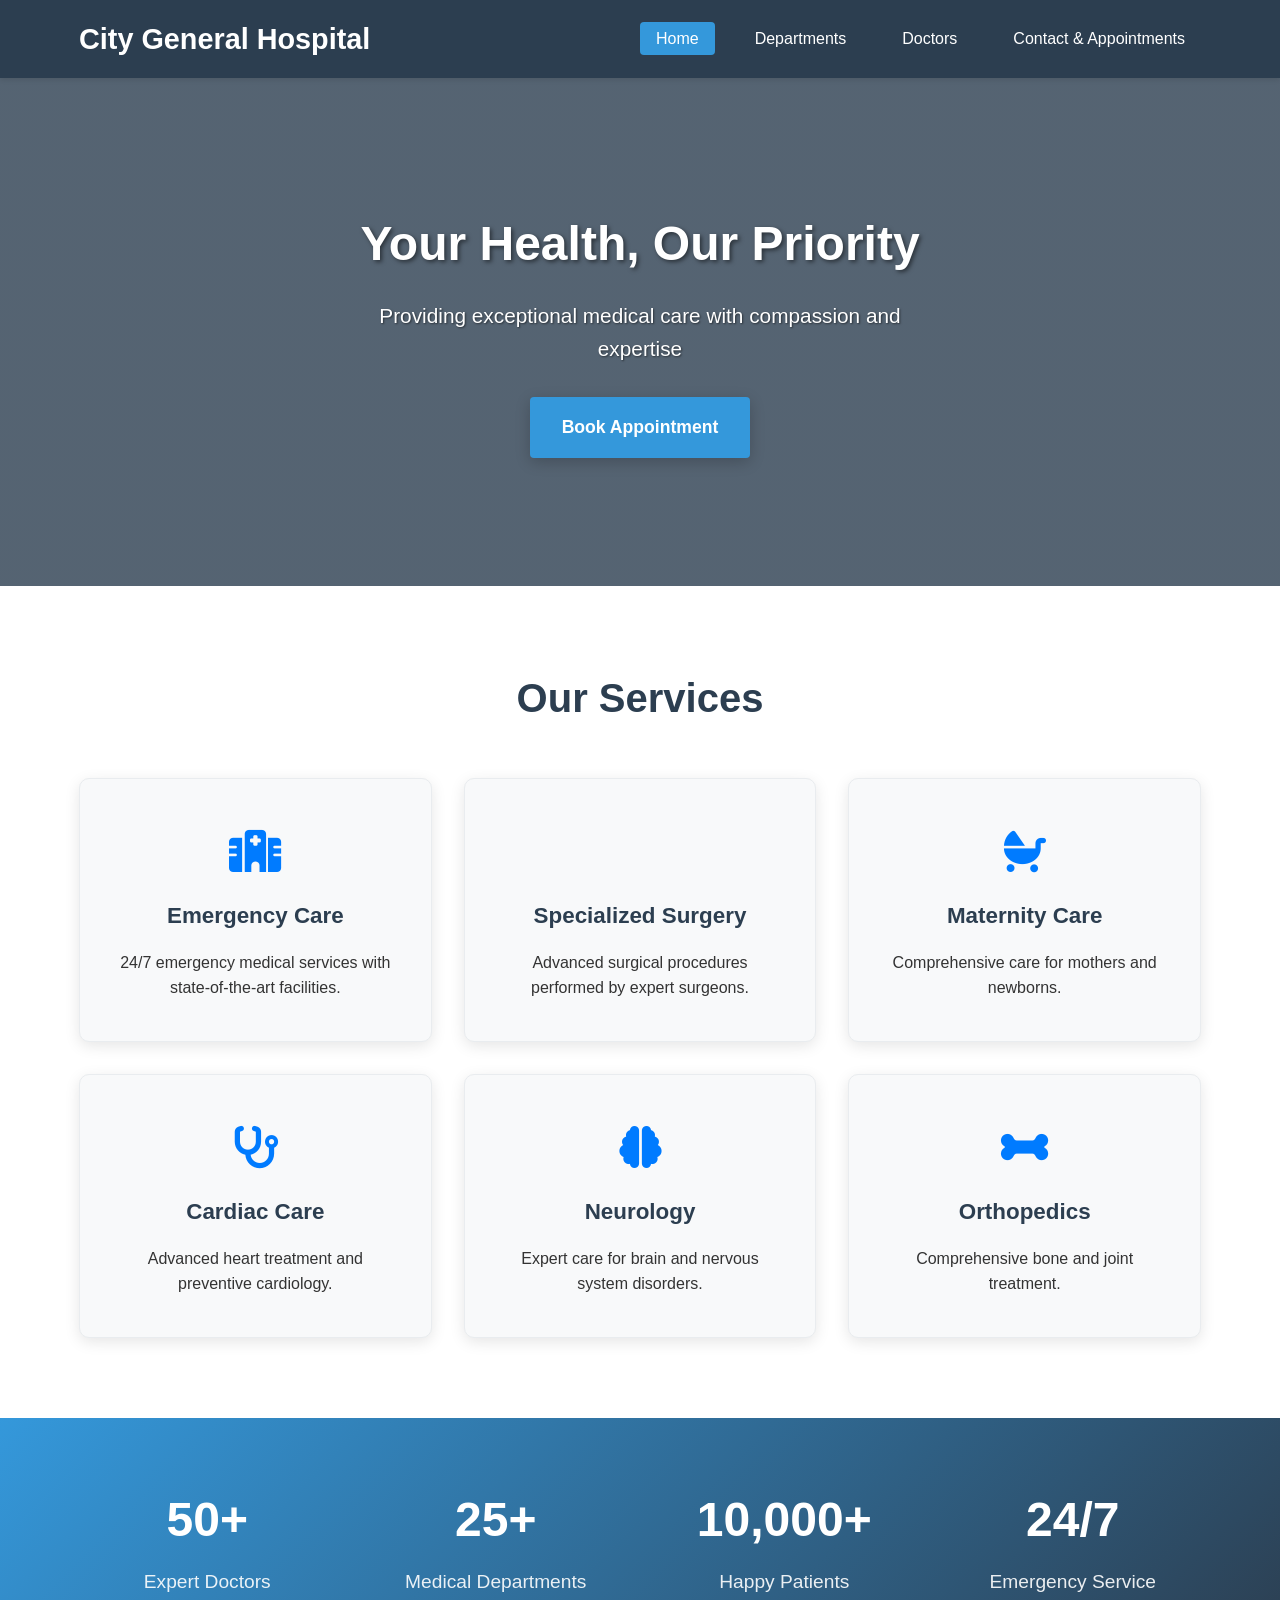
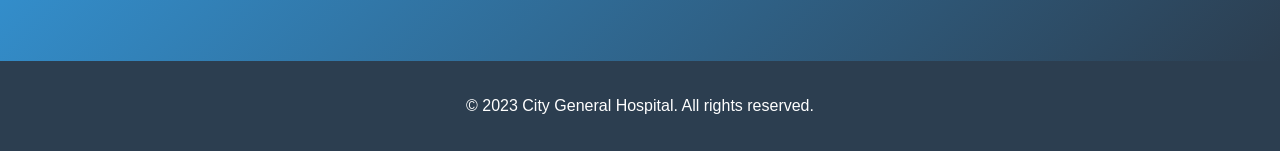
==== index.html @ adbab250 "changes" ====
<!DOCTYPE html>
<html lang="en">
<head>
    <meta charset="UTF-8">
    <meta name="viewport" content="width=device-width, initial-scale=1.0">
    <title>City General Hospital</title>
    <link rel="stylesheet" href="styles.css">

    <!-- ✅ Font Awesome Icons -->
    <link rel="stylesheet" href="https://cdnjs.cloudflare.com/ajax/libs/font-awesome/6.5.0/css/all.min.css">
</head>
<body>
    <header>
        <div class="container">
            <div class="logo">
                <h1>City General Hospital</h1>
            </div>
            <nav>
                <ul>
                    <li><a href="index.html" class="active">Home</a></li>
                    <li><a href="departments.html">Departments</a></li>
                    <li><a href="doctors.html">Doctors</a></li>
                    <li><a href="contact.html">Contact & Appointments</a></li>
                </ul>
            </nav>
        </div>
    </header>

    <main>
        <section class="hero" style="background: linear-gradient(rgba(44, 62, 80, 0.8), rgba(44, 62, 80, 0.8)), url('https://images.unsplash.com/photo-1519494026892-80bbd2d6fd0d?ixlib=rb-4.0.3&ixid=M3wxMjA3fDB8MHxwaG90by1wYWdlfHx8fGVufDB8fHx8fA%3D%3D&auto=format&fit=crop&w=2050&q=80') center/cover no-repeat;">
            <div class="container">
                <h2>Your Health, Our Priority</h2>
                <p>Providing exceptional medical care with compassion and expertise</p>
                <a href="contact.html" class="btn">Book Appointment</a>
            </div>
        </section>

        <section class="services">
            <div class="container">
                <h2>Our Services</h2>
                <div class="services-grid">

                    <div class="service-card">
                        <div class="service-icon"><i class="fas fa-hospital"></i></div>
                        <h3>Emergency Care</h3>
                        <p>24/7 emergency medical services with state-of-the-art facilities.</p>
                    </div>

                    <div class="service-card">
                        <div class="service-icon"><i class="fas fa-scalpel"></i></div>
                        <h3>Specialized Surgery</h3>
                        <p>Advanced surgical procedures performed by expert surgeons.</p>
                    </div>

                    <div class="service-card">
                        <div class="service-icon"><i class="fas fa-baby-carriage"></i></div>
                        <h3>Maternity Care</h3>
                        <p>Comprehensive care for mothers and newborns.</p>
                    </div>

                    <div class="service-card">
                        <div class="service-icon"><i class="fas fa-stethoscope"></i></div>
                        <h3>Cardiac Care</h3>
                        <p>Advanced heart treatment and preventive cardiology.</p>
                    </div>

                    <div class="service-card">
                        <div class="service-icon"><i class="fas fa-brain"></i></div>
                        <h3>Neurology</h3>
                        <p>Expert care for brain and nervous system disorders.</p>
                    </div>

                    <div class="service-card">
                        <div class="service-icon"><i class="fas fa-bone"></i></div>
                        <h3>Orthopedics</h3>
                        <p>Comprehensive bone and joint treatment.</p>
                    </div>

                </div>
            </div>
        </section>

        <section class="stats">
            <div class="container">
                <div class="stats-grid">
                    <div class="stat-item">
                        <h3>50+</h3>
                        <p>Expert Doctors</p>
                    </div>
                    <div class="stat-item">
                        <h3>25+</h3>
                        <p>Medical Departments</p>
                    </div>
                    <div class="stat-item">
                        <h3>10,000+</h3>
                        <p>Happy Patients</p>
                    </div>
                    <div class="stat-item">
                        <h3>24/7</h3>
                        <p>Emergency Service</p>
                    </div>
                </div>
            </div>
        </section>
    </main>

    <footer>
        <div class="container">
            <p>&copy; 2023 City General Hospital. All rights reserved.</p>
        </div>
    </footer>

    <script src="script.js"></script>
</body>
</html>
---- styles.css ----
/* Reset and Base Styles */
* {
    margin: 0;
    padding: 0;
    box-sizing: border-box;
}

body {
    font-family: 'Arial', sans-serif;
    line-height: 1.6;
    color: #333;
    background-color: #f8f9fa;
}

.container {
    width: 90%;
    max-width: 1200px;
    margin: 0 auto;
    padding: 0 15px;
}

/* Header Styles */
header {
    background-color: #2c3e50;
    color: white;
    padding: 1rem 0;
    box-shadow: 0 2px 5px rgba(0,0,0,0.1);
    position: sticky;
    top: 0;
    z-index: 1000;
}

header .container {
    display: flex;
    justify-content: space-between;
    align-items: center;
}

.logo h1 {
    font-size: 1.8rem;
    color: white;
}

nav ul {
    display: flex;
    list-style: none;
}

nav ul li {
    margin-left: 1.5rem;
}

nav ul li a {
    color: white;
    text-decoration: none;
    font-weight: 500;
    transition: color 0.3s;
    padding: 0.5rem 1rem;
    border-radius: 4px;
}

nav ul li a:hover,
nav ul li a.active {
    background-color: #3498db;
    color: white;
}

/* Main Content Styles */
main {
    min-height: calc(100vh - 140px);
}

/* Hero Section */
.hero {
    color: white;
    text-align: center;
    padding: 8rem 0;
    position: relative;
}

.hero h2 {
    font-size: 3rem;
    margin-bottom: 1rem;
    text-shadow: 2px 2px 4px rgba(0,0,0,0.5);
}

.hero p {
    font-size: 1.3rem;
    margin-bottom: 2rem;
    max-width: 600px;
    margin-left: auto;
    margin-right: auto;
    text-shadow: 1px 1px 2px rgba(0,0,0,0.5);
}

/* Button Styles */
.btn {
    display: inline-block;
    background-color: #3498db;
    color: white;
    padding: 1rem 2rem;
    border-radius: 4px;
    text-decoration: none;
    font-weight: bold;
    transition: all 0.3s;
    border: none;
    cursor: pointer;
    font-size: 1.1rem;
    box-shadow: 0 4px 15px rgba(0,0,0,0.2);
}

.btn:hover {
    background-color: #2980b9;
    transform: translateY(-2px);
    box-shadow: 0 6px 20px rgba(0,0,0,0.3);
}

/* Services Section */
.services {
    padding: 5rem 0;
    background-color: white;
}

.services h2 {
    text-align: center;
    margin-bottom: 3rem;
    color: #2c3e50;
    font-size: 2.5rem;
}

.services-grid {
    display: grid;
    grid-template-columns: repeat(auto-fit, minmax(300px, 1fr));
    gap: 2rem;
}

.service-card {
    background-color: #f8f9fa;
    padding: 2.5rem 2rem;
    border-radius: 10px;
    box-shadow: 0 4px 15px rgba(0,0,0,0.1);
    transition: all 0.3s;
    text-align: center;
    border: 1px solid #e9ecef;
}

.service-card:hover {
    transform: translateY(-10px);
    box-shadow: 0 8px 25px rgba(0,0,0,0.15);
}

.service-icon {
    font-size: 3rem;
    margin-bottom: 1.5rem;
}

.service-card h3 {
    color: #2c3e50;
    margin-bottom: 1rem;
    font-size: 1.4rem;
}

/* Stats Section */
.stats {
    padding: 4rem 0;
    background: linear-gradient(135deg, #3498db, #2c3e50);
    color: white;
}

.stats-grid {
    display: grid;
    grid-template-columns: repeat(auto-fit, minmax(200px, 1fr));
    gap: 2rem;
    text-align: center;
}

.stat-item h3 {
    font-size: 3rem;
    margin-bottom: 0.5rem;
    font-weight: bold;
}

.stat-item p {
    font-size: 1.2rem;
    opacity: 0.9;
}

/* Page Header */
.page-header {
    color: white;
    padding: 6rem 0;
    text-align: center;
    position: relative;
}

.page-header h1 {
    font-size: 3rem;
    margin-bottom: 1rem;
    text-shadow: 2px 2px 4px rgba(0,0,0,0.5);
}

.page-header p {
    font-size: 1.3rem;
    max-width: 600px;
    margin: 0 auto;
    text-shadow: 1px 1px 2px rgba(0,0,0,0.5);
}

/* Departments Section */
.departments {
    padding: 5rem 0;
    background-color: #f8f9fa;
}

.departments-grid {
    display: grid;
    grid-template-columns: repeat(auto-fit, minmax(300px, 1fr));
    gap: 2rem;
}

.department-card {
    background-color: white;
    padding: 2.5rem 2rem;
    border-radius: 10px;
    box-shadow: 0 4px 15px rgba(0,0,0,0.1);
    transition: all 0.3s;
    text-align: center;
    border: 1px solid #e9ecef;
}

.department-card:hover {
    transform: translateY(-5px);
    box-shadow: 0 8px 25px rgba(0,0,0,0.15);
}

.dept-icon {
    font-size: 3rem;
    margin-bottom: 1.5rem;
}

.department-card h3 {
    color: #2c3e50;
    margin-bottom: 1rem;
    font-size: 1.4rem;
}

/* Doctors Section */
.doctors {
    padding: 5rem 0;
    background-color: white;
}

.doctors-grid {
    display: grid;
    grid-template-columns: repeat(auto-fit, minmax(300px, 1fr));
    gap: 2rem;
}

.doctor-card {
    background-color: white;
    padding: 2rem;
    border-radius: 10px;
    box-shadow: 0 4px 15px rgba(0,0,0,0.1);
    text-align: center;
    transition: all 0.3s;
    border: 1px solid #e9ecef;
}

.doctor-card:hover {
    transform: translateY(-5px);
    box-shadow: 0 8px 25px rgba(0,0,0,0.15);
}

.doctor-image {
    width: 200px;
    height: 200px;
    border-radius: 50%;
    overflow: hidden;
    margin: 0 auto 1.5rem;
    border: 5px solid #3498db;
}

.doctor-image img {
    width: 100%;
    height: 100%;
    object-fit: cover;
}

.doctor-card h3 {
    color: #2c3e50;
    margin-bottom: 0.5rem;
    font-size: 1.4rem;
}

.specialty {
    color: #3498db;
    font-weight: bold;
    margin-bottom: 0.5rem;
    font-size: 1.1rem;
}

.experience {
    color: #7f8c8d;
    font-style: italic;
    margin-bottom: 1rem;
}

/* Contact Section */
.contact-info {
    padding: 5rem 0;
    background-color: white;
}

.contact-grid {
    display: grid;
    grid-template-columns: 1fr 1fr;
    gap: 4rem;
}

.contact-details h2,
.appointment-form h2 {
    color: #2c3e50;
    margin-bottom: 2rem;
    font-size: 2rem;
}

.contact-item {
    margin-bottom: 2rem;
    padding: 1.5rem;
    background-color: #f8f9fa;
    border-radius: 8px;
    display: flex;
    align-items: flex-start;
    gap: 1rem;
    transition: all 0.3s;
}

.contact-item:hover {
    background-color: #e9ecef;
    transform: translateX(5px);
}

.contact-item.emergency {
    background-color: #ffeaa7;
    border-left: 4px solid #e74c3c;
}

.contact-icon {
    font-size: 1.5rem;
    margin-top: 0.2rem;
}

.contact-item h3 {
    color: #3498db;
    margin-bottom: 0.5rem;
}

/* Form Styles */
.form-group {
    margin-bottom: 1.5rem;
}

.form-group label {
    display: block;
    margin-bottom: 0.5rem;
    font-weight: bold;
    color: #2c3e50;
}

.form-group input,
.form-group select,
.form-group textarea {
    width: 100%;
    padding: 1rem;
    border: 1px solid #ddd;
    border-radius: 4px;
    font-family: inherit;
    font-size: 1rem;
    transition: all 0.3s;
}

.form-group input:focus,
.form-group select:focus,
.form-group textarea:focus {
    outline: none;
    border-color: #3498db;
    box-shadow: 0 0 5px rgba(52, 152, 219, 0.3);
}

/* Location Section */
.location {
    padding: 4rem 0;
    background-color: #f8f9fa;
}

.location h2 {
    text-align: center;
    margin-bottom: 2rem;
    color: #2c3e50;
    font-size: 2.5rem;
}

.map-container {
    border-radius: 10px;
    overflow: hidden;
    box-shadow: 0 4px 15px rgba(0,0,0,0.1);
}

/* Footer */
footer {
    background-color: #2c3e50;
    color: white;
    text-align: center;
    padding: 2rem 0;
}

/* Responsive Design */
@media (max-width: 768px) {
    header .container {
        flex-direction: column;
        text-align: center;
    }
    
    nav ul {
        margin-top: 1rem;
        flex-wrap: wrap;
        justify-content: center;
    }
    
    nav ul li {
        margin: 0.5rem;
    }
    
    .contact-grid {
        grid-template-columns: 1fr;
    }
    
    .hero h2 {
        font-size: 2rem;
    }
    
    .hero p {
        font-size: 1rem;
    }
    
    .services-grid,
    .departments-grid,
    .doctors-grid {
        grid-template-columns: 1fr;
    }
    
    .page-header h1 {
        font-size: 2rem;
    }
    
    .page-header p {
        font-size: 1rem;
    }
    
    .stats-grid {
        grid-template-columns: repeat(2, 1fr);
    }
}



.dept-icon {
    font-size: 42px;
    color: #007bff;
    margin-bottom: 12px;
}
.department-card:hover .dept-icon {
    transform: scale(1.1);
}


.service-icon {
    font-size: 42px;
    color: #007bff;
    margin-bottom: 12px;
}
.service-card:hover .service-icon {
    transform: scale(1.1);
}
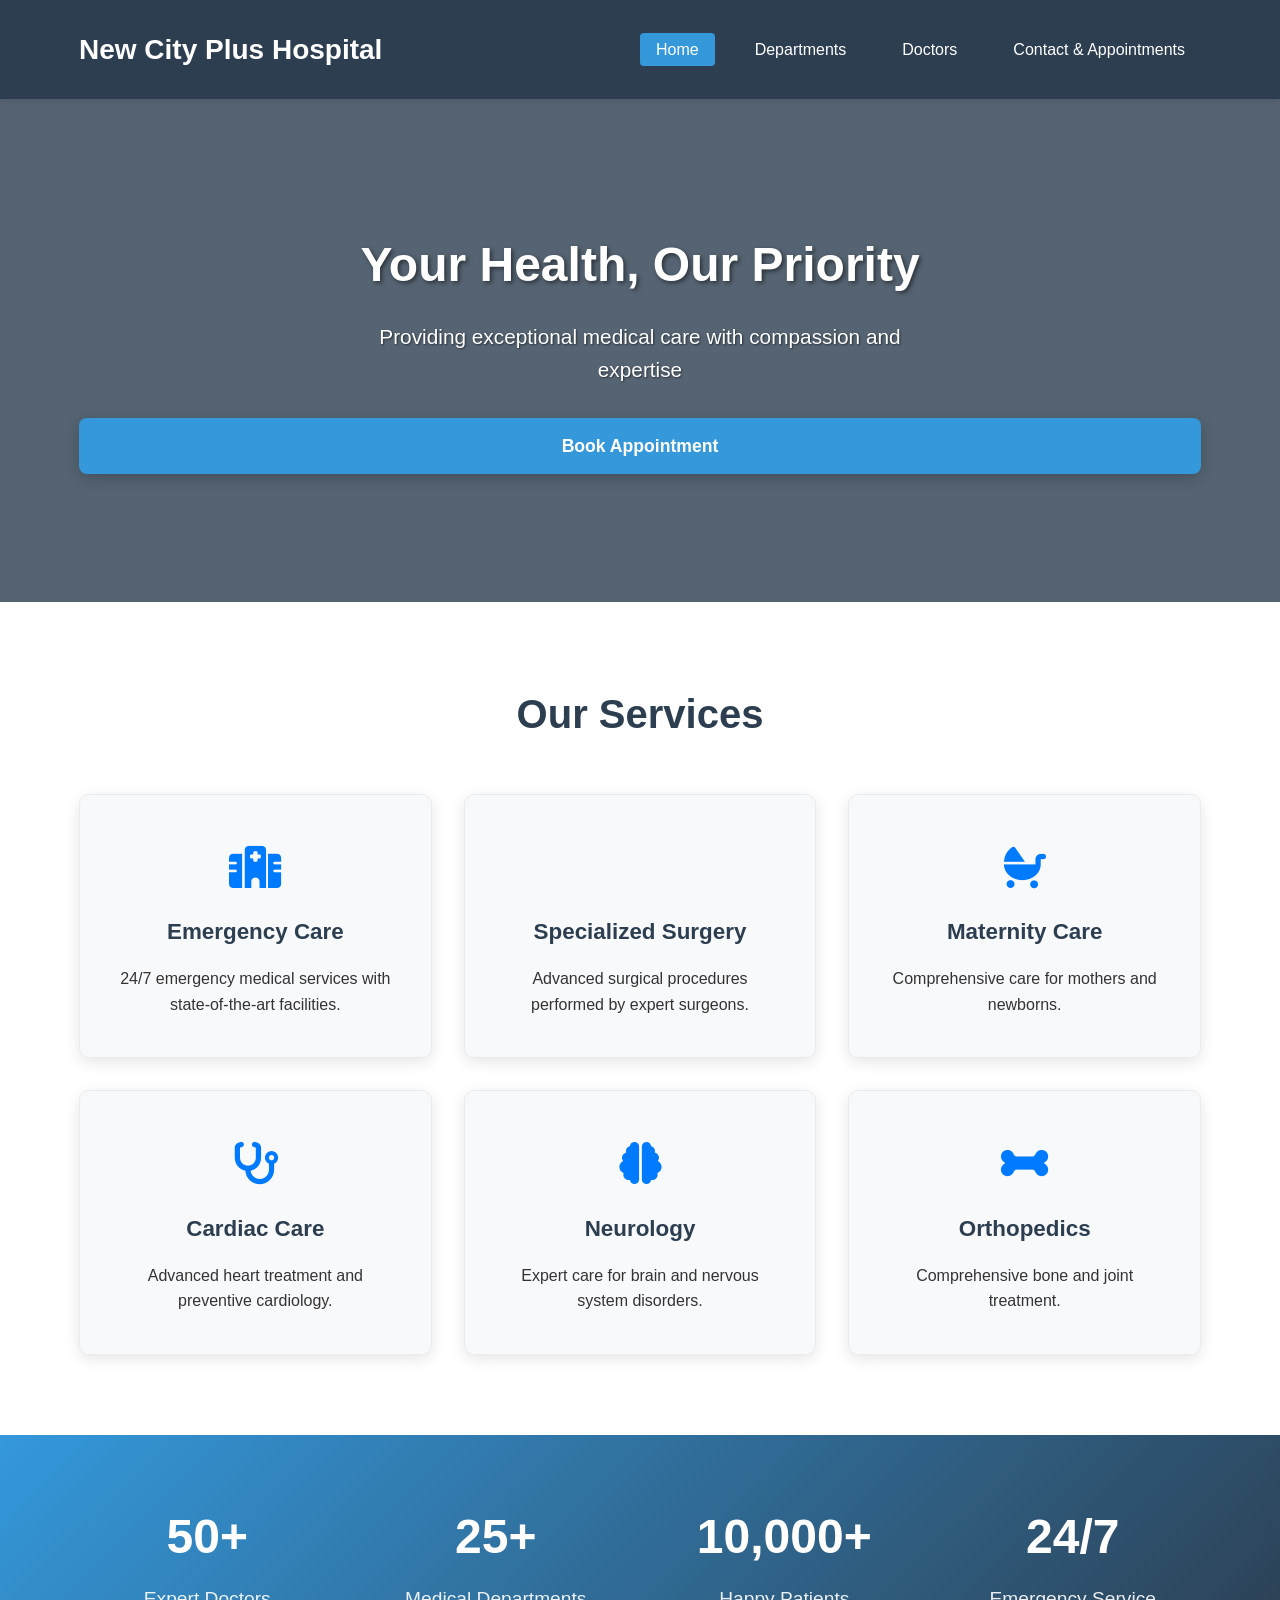
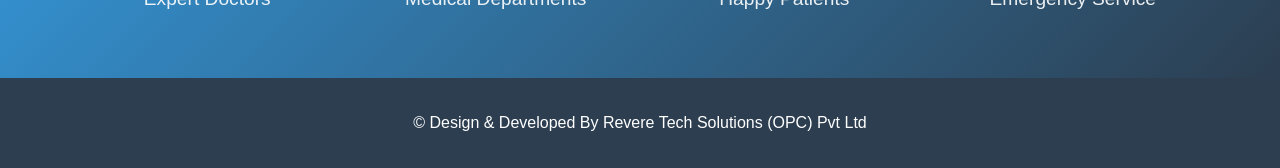
==== commit 6eac4e3f: "changes" ====
--- a/index.html
+++ b/index.html
@@ -1,115 +1,137 @@
 <!DOCTYPE html>
 <html lang="en">
-<head>
-    <meta charset="UTF-8">
-    <meta name="viewport" content="width=device-width, initial-scale=1.0">
+  <head>
+    <meta charset="UTF-8" />
+    <meta name="viewport" content="width=device-width, initial-scale=1.0" />
     <title>City General Hospital</title>
-    <link rel="stylesheet" href="styles.css">
+    <link rel="stylesheet" href="styles.css" />
 
     <!-- ✅ Font Awesome Icons -->
-    <link rel="stylesheet" href="https://cdnjs.cloudflare.com/ajax/libs/font-awesome/6.5.0/css/all.min.css">
-</head>
-<body>
+    <link
+      rel="stylesheet"
+      href="https://cdnjs.cloudflare.com/ajax/libs/font-awesome/6.5.0/css/all.min.css"
+    />
+  </head>
+  <body>
     <header>
-        <div class="container">
-            <div class="logo">
-                <h1>City General Hospital</h1>
-            </div>
-            <nav>
-                <ul>
-                    <li><a href="index.html" class="active">Home</a></li>
-                    <li><a href="departments.html">Departments</a></li>
-                    <li><a href="doctors.html">Doctors</a></li>
-                    <li><a href="contact.html">Contact & Appointments</a></li>
-                </ul>
-            </nav>
+      <div class="container">
+        <div class="logo">
+          <h1>
+            <a href="index.html">
+              New City Plus Hospital
+            </a>
+          </h1>
         </div>
+        <nav>
+          <ul>
+            <li><a href="index.html" class="active">Home</a></li>
+            <li><a href="departments.html">Departments</a></li>
+            <li><a href="doctors.html">Doctors</a></li>
+            <li><a href="contact.html">Contact & Appointments</a></li>
+          </ul>
+        </nav>
+      </div>
     </header>
 
     <main>
-        <section class="hero" style="background: linear-gradient(rgba(44, 62, 80, 0.8), rgba(44, 62, 80, 0.8)), url('https://images.unsplash.com/photo-1519494026892-80bbd2d6fd0d?ixlib=rb-4.0.3&ixid=M3wxMjA3fDB8MHxwaG90by1wYWdlfHx8fGVufDB8fHx8fA%3D%3D&auto=format&fit=crop&w=2050&q=80') center/cover no-repeat;">
-            <div class="container">
-                <h2>Your Health, Our Priority</h2>
-                <p>Providing exceptional medical care with compassion and expertise</p>
-                <a href="contact.html" class="btn">Book Appointment</a>
+      <section
+        class="hero"
+        style="
+          background: linear-gradient(
+              rgba(44, 62, 80, 0.8),
+              rgba(44, 62, 80, 0.8)
+            ),
+            url('https://images.unsplash.com/photo-1519494026892-80bbd2d6fd0d?ixlib=rb-4.0.3&ixid=M3wxMjA3fDB8MHxwaG90by1wYWdlfHx8fGVufDB8fHx8fA%3D%3D&auto=format&fit=crop&w=2050&q=80')
+              center/cover no-repeat;
+        "
+      >
+        <div class="container">
+          <h2>Your Health, Our Priority</h2>
+          <p>
+            Providing exceptional medical care with compassion and expertise
+          </p>
+          <a href="contact.html" class="btn">Book Appointment</a>
+        </div>
+      </section>
+
+      <section class="services">
+        <div class="container">
+          <h2>Our Services</h2>
+          <div class="services-grid">
+            <div class="service-card">
+              <div class="service-icon"><i class="fas fa-hospital"></i></div>
+              <h3>Emergency Care</h3>
+              <p>
+                24/7 emergency medical services with state-of-the-art
+                facilities.
+              </p>
             </div>
-        </section>
 
-        <section class="services">
-            <div class="container">
-                <h2>Our Services</h2>
-                <div class="services-grid">
+            <div class="service-card">
+              <div class="service-icon"><i class="fas fa-scalpel"></i></div>
+              <h3>Specialized Surgery</h3>
+              <p>Advanced surgical procedures performed by expert surgeons.</p>
+            </div>
 
-                    <div class="service-card">
-                        <div class="service-icon"><i class="fas fa-hospital"></i></div>
-                        <h3>Emergency Care</h3>
-                        <p>24/7 emergency medical services with state-of-the-art facilities.</p>
-                    </div>
+            <div class="service-card">
+              <div class="service-icon">
+                <i class="fas fa-baby-carriage"></i>
+              </div>
+              <h3>Maternity Care</h3>
+              <p>Comprehensive care for mothers and newborns.</p>
+            </div>
 
-                    <div class="service-card">
-                        <div class="service-icon"><i class="fas fa-scalpel"></i></div>
-                        <h3>Specialized Surgery</h3>
-                        <p>Advanced surgical procedures performed by expert surgeons.</p>
-                    </div>
+            <div class="service-card">
+              <div class="service-icon"><i class="fas fa-stethoscope"></i></div>
+              <h3>Cardiac Care</h3>
+              <p>Advanced heart treatment and preventive cardiology.</p>
+            </div>
 
-                    <div class="service-card">
-                        <div class="service-icon"><i class="fas fa-baby-carriage"></i></div>
-                        <h3>Maternity Care</h3>
-                        <p>Comprehensive care for mothers and newborns.</p>
-                    </div>
+            <div class="service-card">
+              <div class="service-icon"><i class="fas fa-brain"></i></div>
+              <h3>Neurology</h3>
+              <p>Expert care for brain and nervous system disorders.</p>
+            </div>
 
-                    <div class="service-card">
-                        <div class="service-icon"><i class="fas fa-stethoscope"></i></div>
-                        <h3>Cardiac Care</h3>
-                        <p>Advanced heart treatment and preventive cardiology.</p>
-                    </div>
+            <div class="service-card">
+              <div class="service-icon"><i class="fas fa-bone"></i></div>
+              <h3>Orthopedics</h3>
+              <p>Comprehensive bone and joint treatment.</p>
+            </div>
+          </div>
+        </div>
+      </section>
 
-                    <div class="service-card">
-                        <div class="service-icon"><i class="fas fa-brain"></i></div>
-                        <h3>Neurology</h3>
-                        <p>Expert care for brain and nervous system disorders.</p>
-                    </div>
-
-                    <div class="service-card">
-                        <div class="service-icon"><i class="fas fa-bone"></i></div>
-                        <h3>Orthopedics</h3>
-                        <p>Comprehensive bone and joint treatment.</p>
-                    </div>
-
-                </div>
+      <section class="stats">
+        <div class="container">
+          <div class="stats-grid">
+            <div class="stat-item">
+              <h3>50+</h3>
+              <p>Expert Doctors</p>
             </div>
-        </section>
-
-        <section class="stats">
-            <div class="container">
-                <div class="stats-grid">
-                    <div class="stat-item">
-                        <h3>50+</h3>
-                        <p>Expert Doctors</p>
-                    </div>
-                    <div class="stat-item">
-                        <h3>25+</h3>
-                        <p>Medical Departments</p>
-                    </div>
-                    <div class="stat-item">
-                        <h3>10,000+</h3>
-                        <p>Happy Patients</p>
-                    </div>
-                    <div class="stat-item">
-                        <h3>24/7</h3>
-                        <p>Emergency Service</p>
-                    </div>
-                </div>
+            <div class="stat-item">
+              <h3>25+</h3>
+              <p>Medical Departments</p>
             </div>
-        </section>
+            <div class="stat-item">
+              <h3>10,000+</h3>
+              <p>Happy Patients</p>
+            </div>
+            <div class="stat-item">
+              <h3>24/7</h3>
+              <p>Emergency Service</p>
+            </div>
+          </div>
+        </div>
+      </section>
     </main>
 
     <footer>
-        <div class="container">
-            <p>&copy; 2023 City General Hospital. All rights reserved.</p>
-        </div>
+      <div class="container">
+        <p>&copy; Design & Developed By Revere Tech Solutions (OPC) Pvt Ltd</p>
+      </div>
     </footer>
 
     <script src="script.js"></script>
-</body>
+  </body>
 </html>
--- a/styles.css
+++ b/styles.css
@@ -482,3 +482,202 @@
 .service-card:hover .service-icon {
     transform: scale(1.1);
 }
+
+
+.logo h1 a {
+    font-size: 28px;
+    font-weight: 700;
+    color: #ffffff;           /* change to your preferred color */
+    text-decoration: none;
+}
+
+.logo h1 a:hover {
+    color: #00bcd4;           /* hover color */
+}
+
+.logo {
+    display: flex;
+    align-items: center;
+    justify-content: center;  /* center the text */
+    padding: 10px 0;
+}
+
+
+
+
+/* -----------------------------------
+   CONTACT PAGE - UPDATED CLEAN CSS
+----------------------------------- */
+
+/* Contact Section */
+.contact-info {
+    padding: 5rem 0;
+    background-color: #ffffff;
+}
+
+.contact-grid {
+    display: grid;
+    grid-template-columns: 1fr 1fr;
+    gap: 3.5rem;
+    align-items: flex-start;
+}
+
+.contact-details h2,
+.appointment-form h2 {
+    color: #2c3e50;
+    margin-bottom: 1.8rem;
+    font-size: 2rem;
+    font-weight: 700;
+}
+
+/* Contact Items */
+.contact-item {
+    margin-bottom: 1.8rem;
+    padding: 1.5rem;
+    background-color: #f8f9fa;
+    border-radius: 10px;
+    display: flex;
+    align-items: flex-start;
+    gap: 1.2rem;
+    transition: all 0.3s ease;
+    border: 1px solid #e2e2e2;
+}
+
+.contact-item:hover {
+    background-color: #eef3f7;
+    transform: translateX(6px);
+}
+
+.contact-item.emergency {
+    background-color: #ffe8d9;
+    border-left: 5px solid #d63031;
+}
+
+.contact-icon {
+    font-size: 1.8rem;
+    color: #3498db;
+    margin-top: 4px;
+}
+
+.contact-item h3 {
+    color: #3498db;
+    font-size: 1.3rem;
+    margin-bottom: 6px;
+}
+
+.contact-item p {
+    color: #555;
+}
+
+/* -----------------------------------
+   Appointment Form Styling
+----------------------------------- */
+.appointment-form {
+    background: #ffffff;
+    padding: 2.2rem;
+    border-radius: 12px;
+    box-shadow: 0 4px 15px rgba(0,0,0,0.08);
+    border: 1px solid #e4e4e4;
+}
+
+.form-group {
+    margin-bottom: 1.4rem;
+}
+
+.form-group label {
+    font-weight: 600;
+    color: #2c3e50;
+    margin-bottom: 0.4rem;
+    display: block;
+}
+
+.form-group input,
+.form-group select,
+.form-group textarea {
+    width: 100%;
+    padding: 12px 14px;
+    border: 1px solid #cfcfcf;
+    border-radius: 8px;
+    font-size: 16px;
+    background: #fbfbfb;
+    transition: 0.3s ease;
+}
+
+.form-group input:focus,
+.form-group select:focus,
+.form-group textarea:focus {
+    border-color: #3498db;
+    box-shadow: 0 0 5px rgba(52,152,219,0.3);
+    background: #ffffff;
+}
+
+/* Submit Button */
+.btn {
+    width: 100%;
+    padding: 14px;
+    border-radius: 8px;
+    font-size: 1.1rem;
+    font-weight: 600;
+    background: #3498db;
+    color: white;
+    border: none;
+    transition: 0.3s ease;
+    cursor: pointer;
+}
+
+.btn:hover {
+    background: #2980b9;
+}
+
+/* -----------------------------------
+   Success Popup
+----------------------------------- */
+.popup {
+    position: fixed;
+    top: -80px;
+    left: 50%;
+    transform: translateX(-50%);
+    background: #2ecc71;
+    color: white;
+    padding: 15px 30px;
+    border-radius: 8px;
+    box-shadow: 0 4px 10px rgba(0,0,0,0.1);
+    font-size: 1.1rem;
+    opacity: 0;
+    transition: 0.5s ease;
+    z-index: 9999;
+}
+
+.popup.show {
+    top: 30px;
+    opacity: 1;
+}
+
+/* -----------------------------------
+   Responsive
+----------------------------------- */
+@media (max-width: 900px) {
+    .contact-grid {
+        grid-template-columns: 1fr;
+        gap: 2rem;
+    }
+
+    .appointment-form {
+        margin-top: 1rem;
+    }
+}
+
+@media (max-width: 600px) {
+    .contact-item {
+        flex-direction: row;
+        padding: 1.2rem;
+    }
+
+    .contact-icon {
+        font-size: 1.6rem;
+    }
+
+    .appointment-form {
+        padding: 1.5rem;
+    }
+}
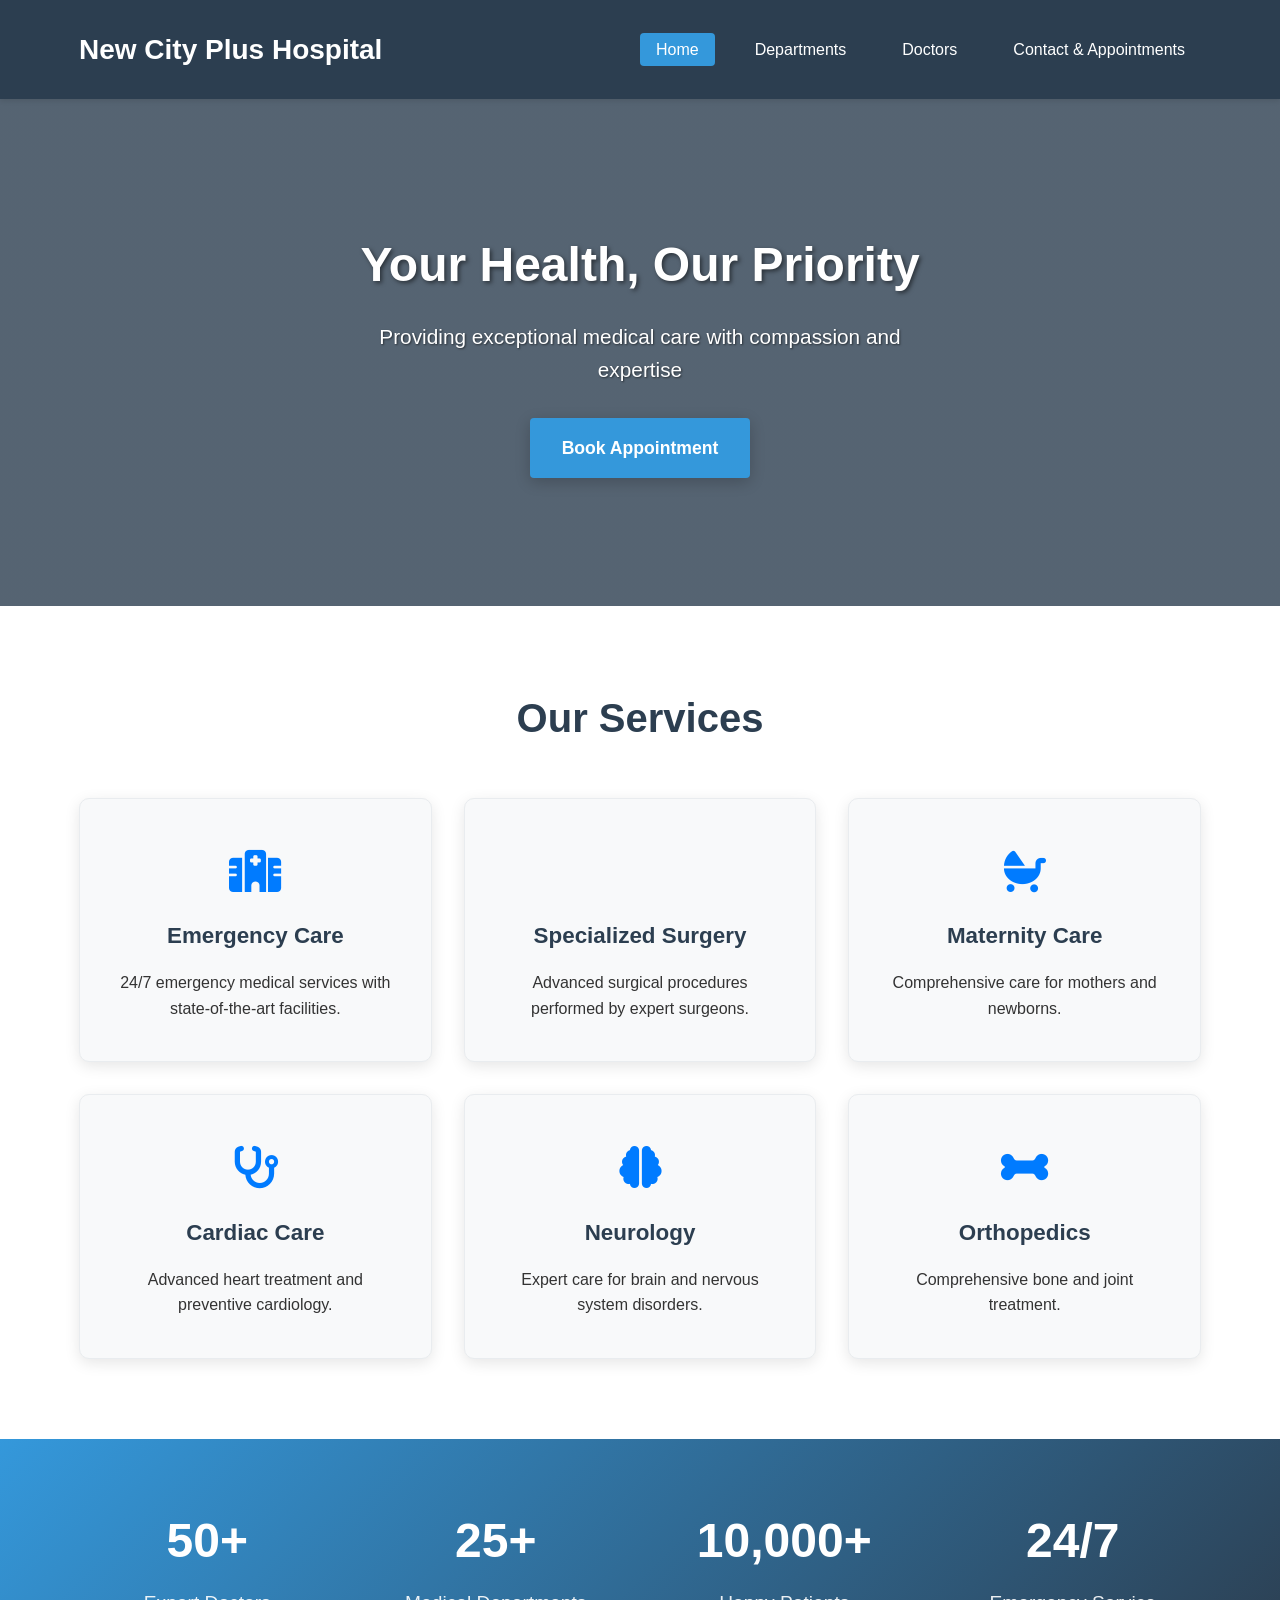
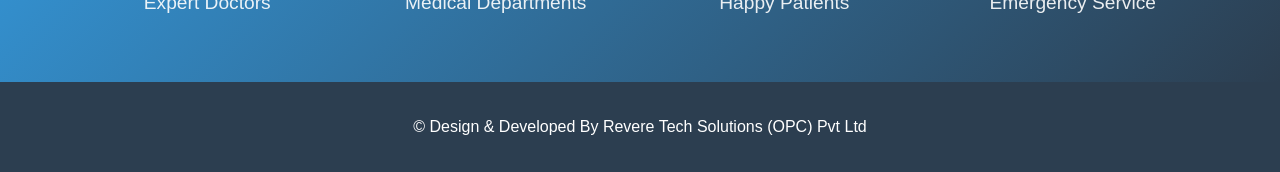
==== commit 11974734: "changes" ====
--- a/index.html
+++ b/index.html
@@ -3,7 +3,7 @@
   <head>
     <meta charset="UTF-8" />
     <meta name="viewport" content="width=device-width, initial-scale=1.0" />
-    <title>City General Hospital</title>
+    <title>New City Plus Hospital</title>
     <link rel="stylesheet" href="styles.css" />
 
     <!-- ✅ Font Awesome Icons -->
@@ -50,7 +50,7 @@
           <p>
             Providing exceptional medical care with compassion and expertise
           </p>
-          <a href="contact.html" class="btn">Book Appointment</a>
+          <a href="contact.html" class="btns">Book Appointment</a>
         </div>
       </section>
 
--- a/styles.css
+++ b/styles.css
@@ -94,7 +94,7 @@
 }
 
 /* Button Styles */
-.btn {
+.btns {
     display: inline-block;
     background-color: #3498db;
     color: white;
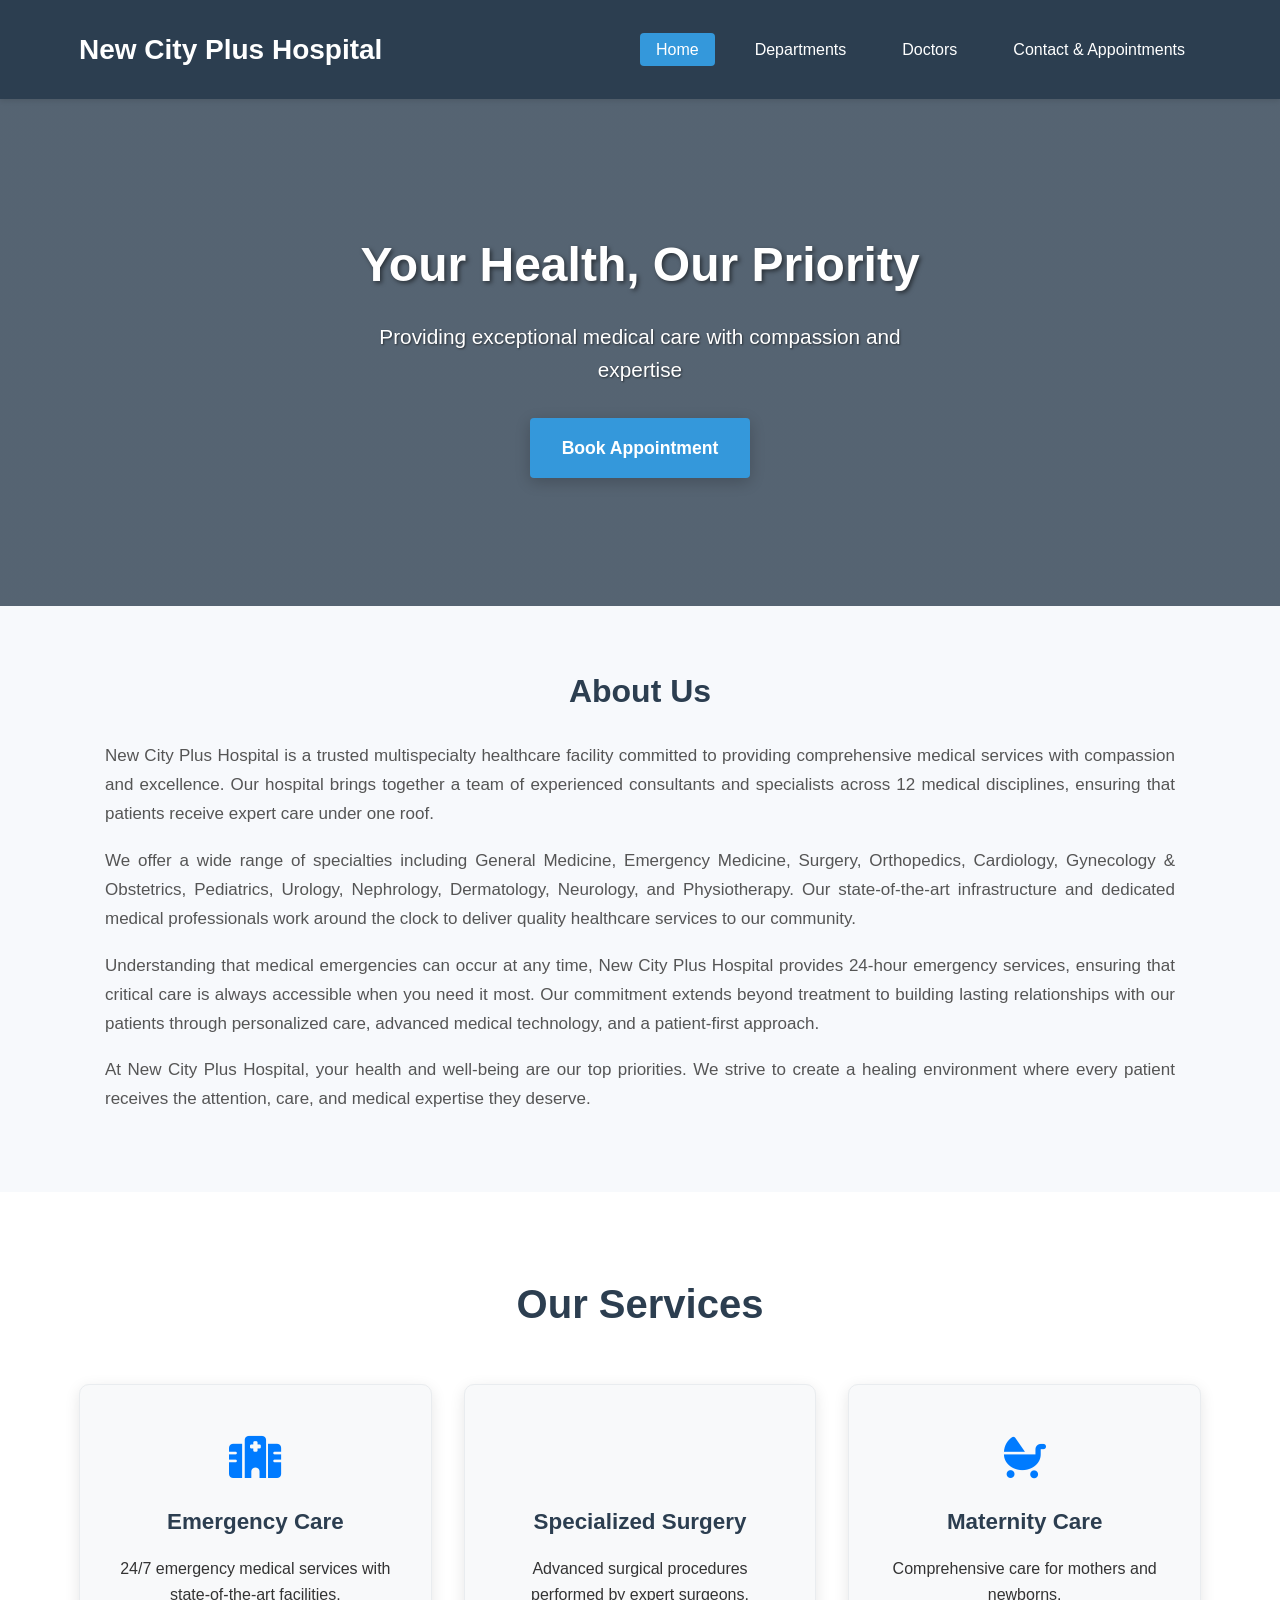
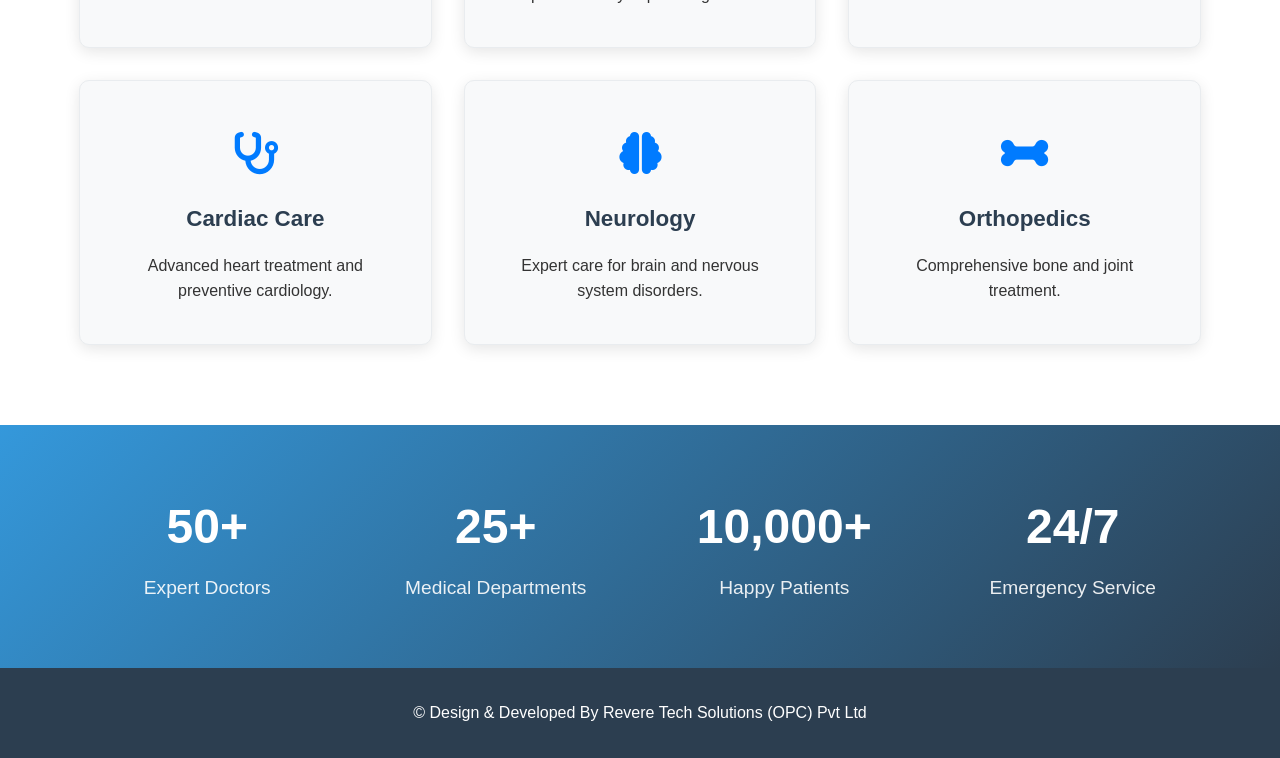
==== commit c07aa6d2: "changes" ====
--- a/index.html
+++ b/index.html
@@ -1,4 +1,4 @@
-<!DOCTYPE html>
+<!-- <!DOCTYPE html>
 <html lang="en">
   <head>
     <meta charset="UTF-8" />
@@ -6,7 +6,6 @@
     <title>New City Plus Hospital</title>
     <link rel="stylesheet" href="styles.css" />
 
-    <!-- ✅ Font Awesome Icons -->
     <link
       rel="stylesheet"
       href="https://cdnjs.cloudflare.com/ajax/libs/font-awesome/6.5.0/css/all.min.css"
@@ -134,4 +133,180 @@
 
     <script src="script.js"></script>
   </body>
+</html> -->
+
+
+
+
+<!DOCTYPE html>
+<html lang="en">
+  <head>
+    <meta charset="UTF-8" />
+    <meta name="viewport" content="width=device-width, initial-scale=1.0" />
+    <title>New City Plus Hospital</title>
+    <link rel="stylesheet" href="styles.css" />
+
+    <!-- Font Awesome Icons -->
+    <link
+      rel="stylesheet"
+      href="https://cdnjs.cloudflare.com/ajax/libs/font-awesome/6.5.0/css/all.min.css"
+    />
+  </head>
+  <body>
+    <header>
+      <div class="container">
+        <div class="logo">
+          <h1>
+            <a href="index.html">New City Plus Hospital</a>
+          </h1>
+        </div>
+        <nav>
+          <ul>
+            <li><a href="index.html" class="active">Home</a></li>
+            <li><a href="departments.html">Departments</a></li>
+            <li><a href="doctors.html">Doctors</a></li>
+            <li><a href="contact.html">Contact & Appointments</a></li>
+          </ul>
+        </nav>
+      </div>
+    </header>
+
+    <main>
+      <!-- HERO SECTION -->
+      <section
+        class="hero"
+        style="
+          background: linear-gradient(
+              rgba(44, 62, 80, 0.8),
+              rgba(44, 62, 80, 0.8)
+            ),
+            url('https://images.unsplash.com/photo-1519494026892-80bbd2d6fd0d?auto=format&fit=crop&w=2050&q=80')
+              center/cover no-repeat;
+        "
+      >
+        <div class="container">
+          <h2>Your Health, Our Priority</h2>
+          <p>
+            Providing exceptional medical care with compassion and expertise
+          </p>
+          <a href="contact.html" class="btns">Book Appointment</a>
+        </div>
+      </section>
+
+      <!-- ABOUT US SECTION -->
+      <section class="about">
+        <div class="container">
+          <h2>About Us</h2>
+          <p>
+            New City Plus Hospital is a trusted multispecialty healthcare facility committed to 
+            providing comprehensive medical services with compassion and excellence. Our hospital 
+            brings together a team of experienced consultants and specialists across 12 medical 
+            disciplines, ensuring that patients receive expert care under one roof.
+          </p>
+
+          <p>
+            We offer a wide range of specialties including General Medicine, Emergency Medicine, 
+            Surgery, Orthopedics, Cardiology, Gynecology & Obstetrics, Pediatrics, Urology, 
+            Nephrology, Dermatology, Neurology, and Physiotherapy. Our state-of-the-art 
+            infrastructure and dedicated medical professionals work around the clock to deliver 
+            quality healthcare services to our community.
+          </p>
+
+          <p>
+            Understanding that medical emergencies can occur at any time, New City Plus Hospital 
+            provides 24-hour emergency services, ensuring that critical care is always accessible 
+            when you need it most. Our commitment extends beyond treatment to building lasting 
+            relationships with our patients through personalized care, advanced medical technology, 
+            and a patient-first approach.
+          </p>
+
+          <p>
+            At New City Plus Hospital, your health and well-being are our top priorities. We strive 
+            to create a healing environment where every patient receives the attention, care, and 
+            medical expertise they deserve.
+          </p>
+        </div>
+      </section>
+
+      <!-- SERVICES -->
+      <section class="services">
+        <div class="container">
+          <h2>Our Services</h2>
+          <div class="services-grid">
+            <div class="service-card">
+              <div class="service-icon"><i class="fas fa-hospital"></i></div>
+              <h3>Emergency Care</h3>
+              <p>
+                24/7 emergency medical services with state-of-the-art facilities.
+              </p>
+            </div>
+
+            <div class="service-card">
+              <div class="service-icon"><i class="fas fa-scalpel"></i></div>
+              <h3>Specialized Surgery</h3>
+              <p>Advanced surgical procedures performed by expert surgeons.</p>
+            </div>
+
+            <div class="service-card">
+              <div class="service-icon">
+                <i class="fas fa-baby-carriage"></i>
+              </div>
+              <h3>Maternity Care</h3>
+              <p>Comprehensive care for mothers and newborns.</p>
+            </div>
+
+            <div class="service-card">
+              <div class="service-icon"><i class="fas fa-stethoscope"></i></div>
+              <h3>Cardiac Care</h3>
+              <p>Advanced heart treatment and preventive cardiology.</p>
+            </div>
+
+            <div class="service-card">
+              <div class="service-icon"><i class="fas fa-brain"></i></div>
+              <h3>Neurology</h3>
+              <p>Expert care for brain and nervous system disorders.</p>
+            </div>
+
+            <div class="service-card">
+              <div class="service-icon"><i class="fas fa-bone"></i></div>
+              <h3>Orthopedics</h3>
+              <p>Comprehensive bone and joint treatment.</p>
+            </div>
+          </div>
+        </div>
+      </section>
+
+      <!-- STATS -->
+      <section class="stats">
+        <div class="container">
+          <div class="stats-grid">
+            <div class="stat-item">
+              <h3>50+</h3>
+              <p>Expert Doctors</p>
+            </div>
+            <div class="stat-item">
+              <h3>25+</h3>
+              <p>Medical Departments</p>
+            </div>
+            <div class="stat-item">
+              <h3>10,000+</h3>
+              <p>Happy Patients</p>
+            </div>
+            <div class="stat-item">
+              <h3>24/7</h3>
+              <p>Emergency Service</p>
+            </div>
+          </div>
+        </div>
+      </section>
+    </main>
+
+    <footer>
+      <div class="container">
+        <p>&copy; Design & Developed By Revere Tech Solutions (OPC) Pvt Ltd</p>
+      </div>
+    </footer>
+
+    <script src="script.js"></script>
+  </body>
 </html>
--- a/styles.css
+++ b/styles.css
@@ -681,3 +681,55 @@
         padding: 1.5rem;
     }
 }
+
+
+/* ---------------------------
+   ABOUT US SECTION
+---------------------------- */
+.about {
+  padding: 60px 20px;
+  background: #f7f9fc;
+}
+
+.about .container {
+  max-width: 1100px;
+  margin: auto;
+}
+
+.about h2 {
+  text-align: center;
+  font-size: 32px;
+  margin-bottom: 25px;
+  color: #2c3e50;
+  font-weight: 700;
+}
+
+.about p {
+  font-size: 17px;
+  line-height: 1.7;
+  color: #555;
+  margin-bottom: 18px;
+  text-align: justify;
+}
+
+/* Optional subtle animation */
+.about p {
+  animation: fadeInUp 0.6s ease;
+}
+
+/* Fade-in animation */
+@keyframes fadeInUp {
+  0% { opacity: 0; transform: translateY(20px); }
+  100% { opacity: 1; transform: translateY(0); }
+}
+
+/* Responsive */
+@media (max-width: 768px) {
+  .about h2 {
+    font-size: 26px;
+  }
+  .about p {
+    font-size: 16px;
+  }
+}
+
--- a/styles.css
+++ b/styles.css
@@ -681,3 +681,55 @@
         padding: 1.5rem;
     }
 }
+
+
+/* ---------------------------
+   ABOUT US SECTION
+---------------------------- */
+.about {
+  padding: 60px 20px;
+  background: #f7f9fc;
+}
+
+.about .container {
+  max-width: 1100px;
+  margin: auto;
+}
+
+.about h2 {
+  text-align: center;
+  font-size: 32px;
+  margin-bottom: 25px;
+  color: #2c3e50;
+  font-weight: 700;
+}
+
+.about p {
+  font-size: 17px;
+  line-height: 1.7;
+  color: #555;
+  margin-bottom: 18px;
+  text-align: justify;
+}
+
+/* Optional subtle animation */
+.about p {
+  animation: fadeInUp 0.6s ease;
+}
+
+/* Fade-in animation */
+@keyframes fadeInUp {
+  0% { opacity: 0; transform: translateY(20px); }
+  100% { opacity: 1; transform: translateY(0); }
+}
+
+/* Responsive */
+@media (max-width: 768px) {
+  .about h2 {
+    font-size: 26px;
+  }
+  .about p {
+    font-size: 16px;
+  }
+}
+
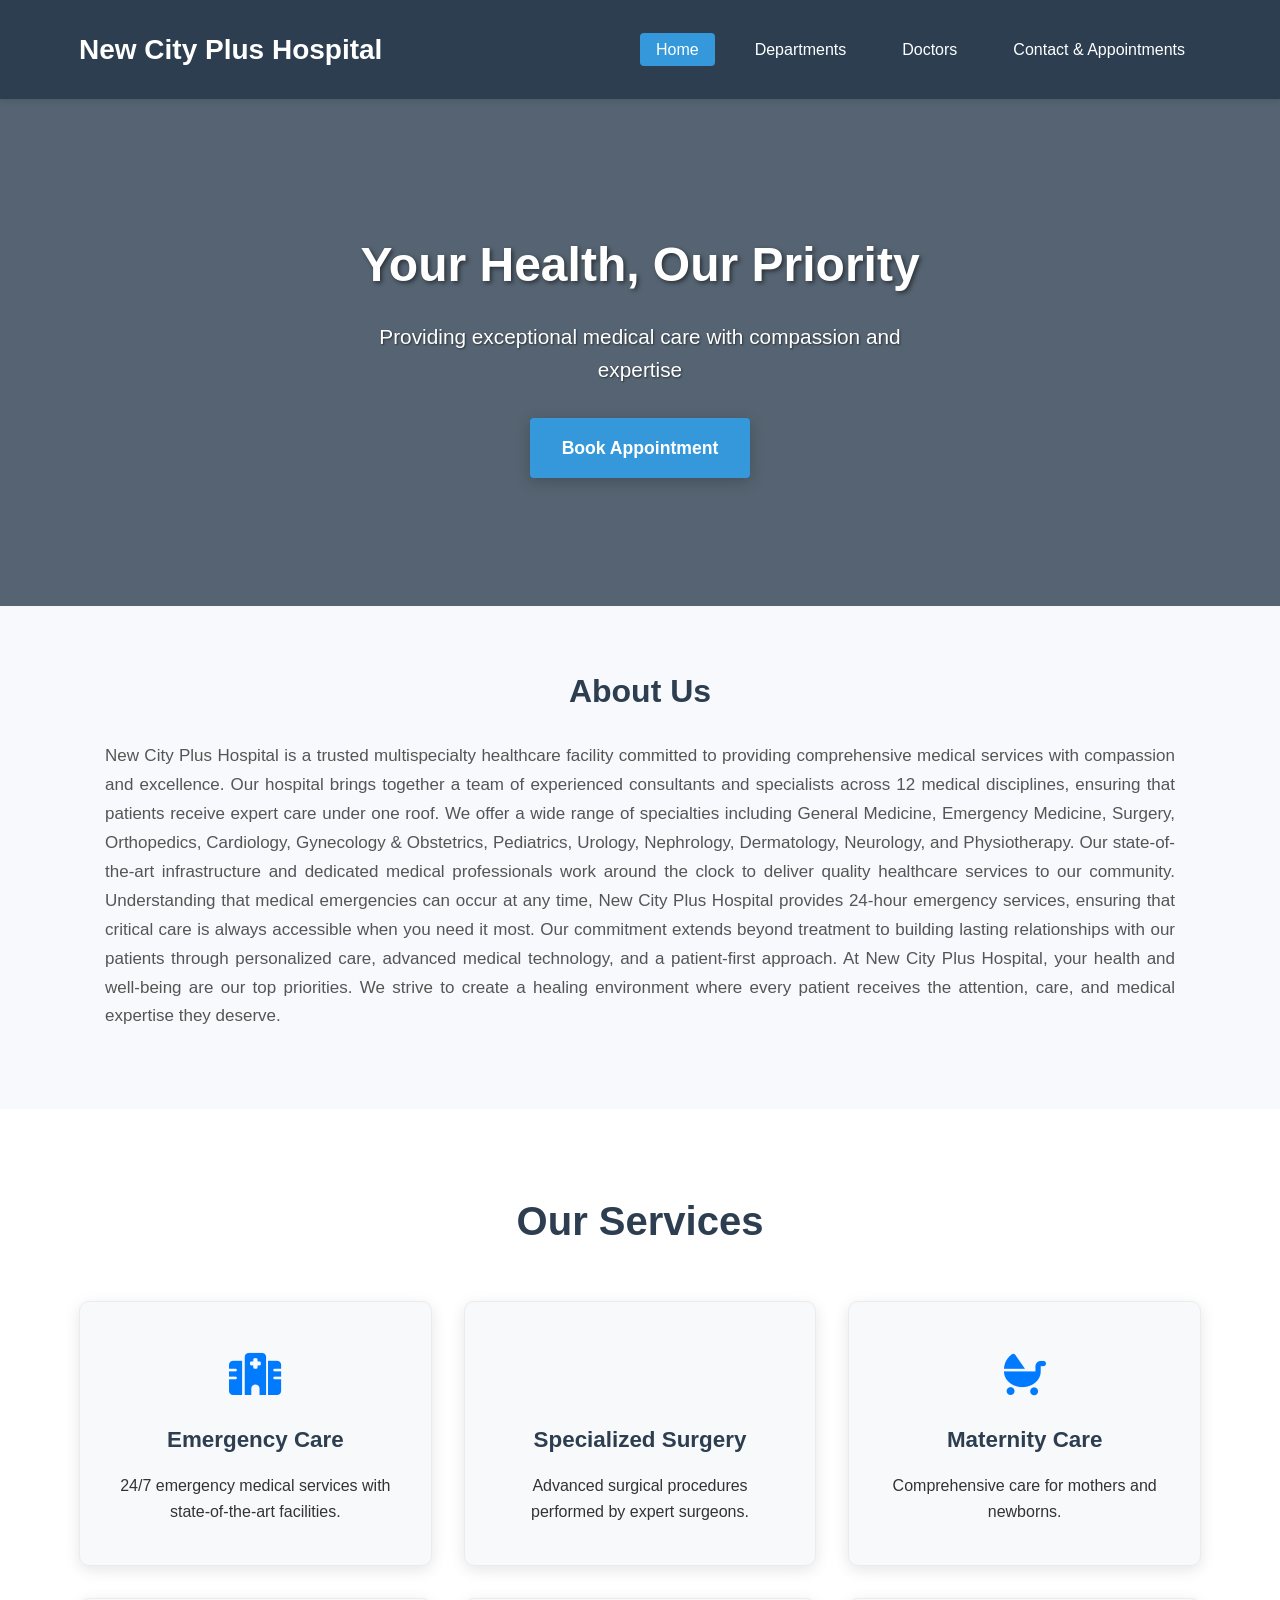
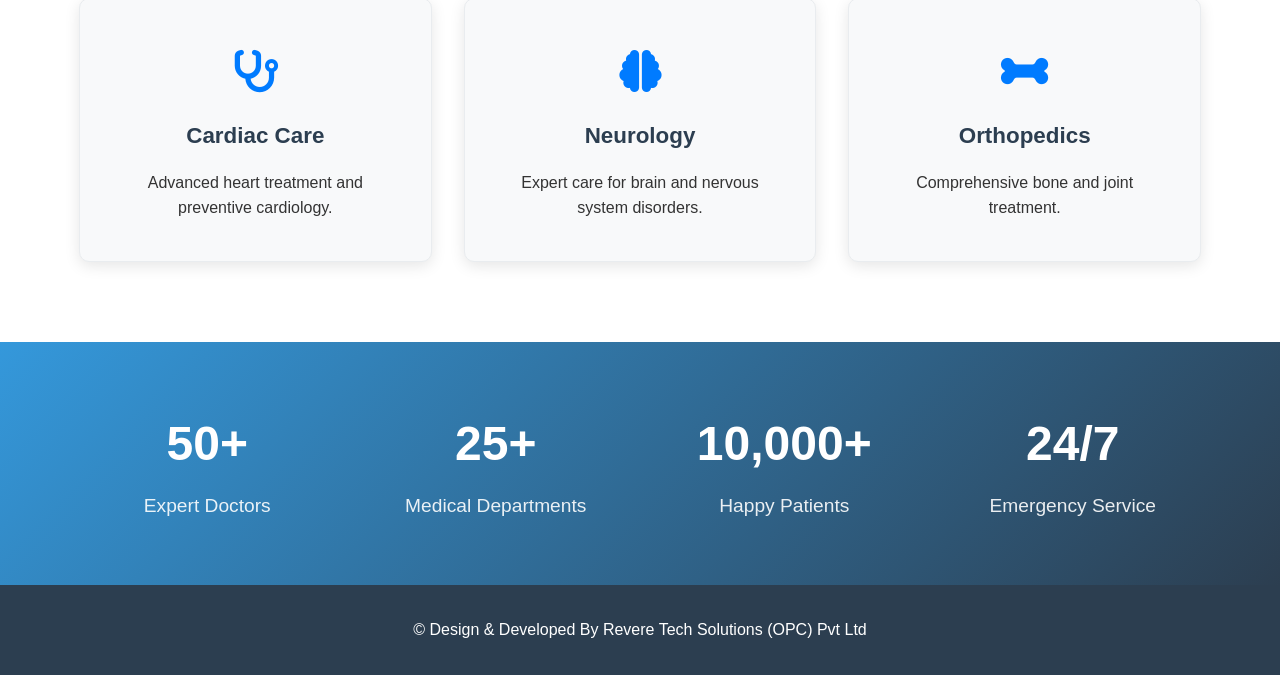
==== commit 14b31375: "changes" ====
--- a/index.html
+++ b/index.html
@@ -202,25 +202,19 @@
             providing comprehensive medical services with compassion and excellence. Our hospital 
             brings together a team of experienced consultants and specialists across 12 medical 
             disciplines, ensuring that patients receive expert care under one roof.
-          </p>
-
-          <p>
+          
             We offer a wide range of specialties including General Medicine, Emergency Medicine, 
             Surgery, Orthopedics, Cardiology, Gynecology & Obstetrics, Pediatrics, Urology, 
             Nephrology, Dermatology, Neurology, and Physiotherapy. Our state-of-the-art 
             infrastructure and dedicated medical professionals work around the clock to deliver 
             quality healthcare services to our community.
-          </p>
-
-          <p>
+          
             Understanding that medical emergencies can occur at any time, New City Plus Hospital 
             provides 24-hour emergency services, ensuring that critical care is always accessible 
             when you need it most. Our commitment extends beyond treatment to building lasting 
             relationships with our patients through personalized care, advanced medical technology, 
             and a patient-first approach.
-          </p>
-
-          <p>
+          
             At New City Plus Hospital, your health and well-being are our top priorities. We strive 
             to create a healing environment where every patient receives the attention, care, and 
             medical expertise they deserve.
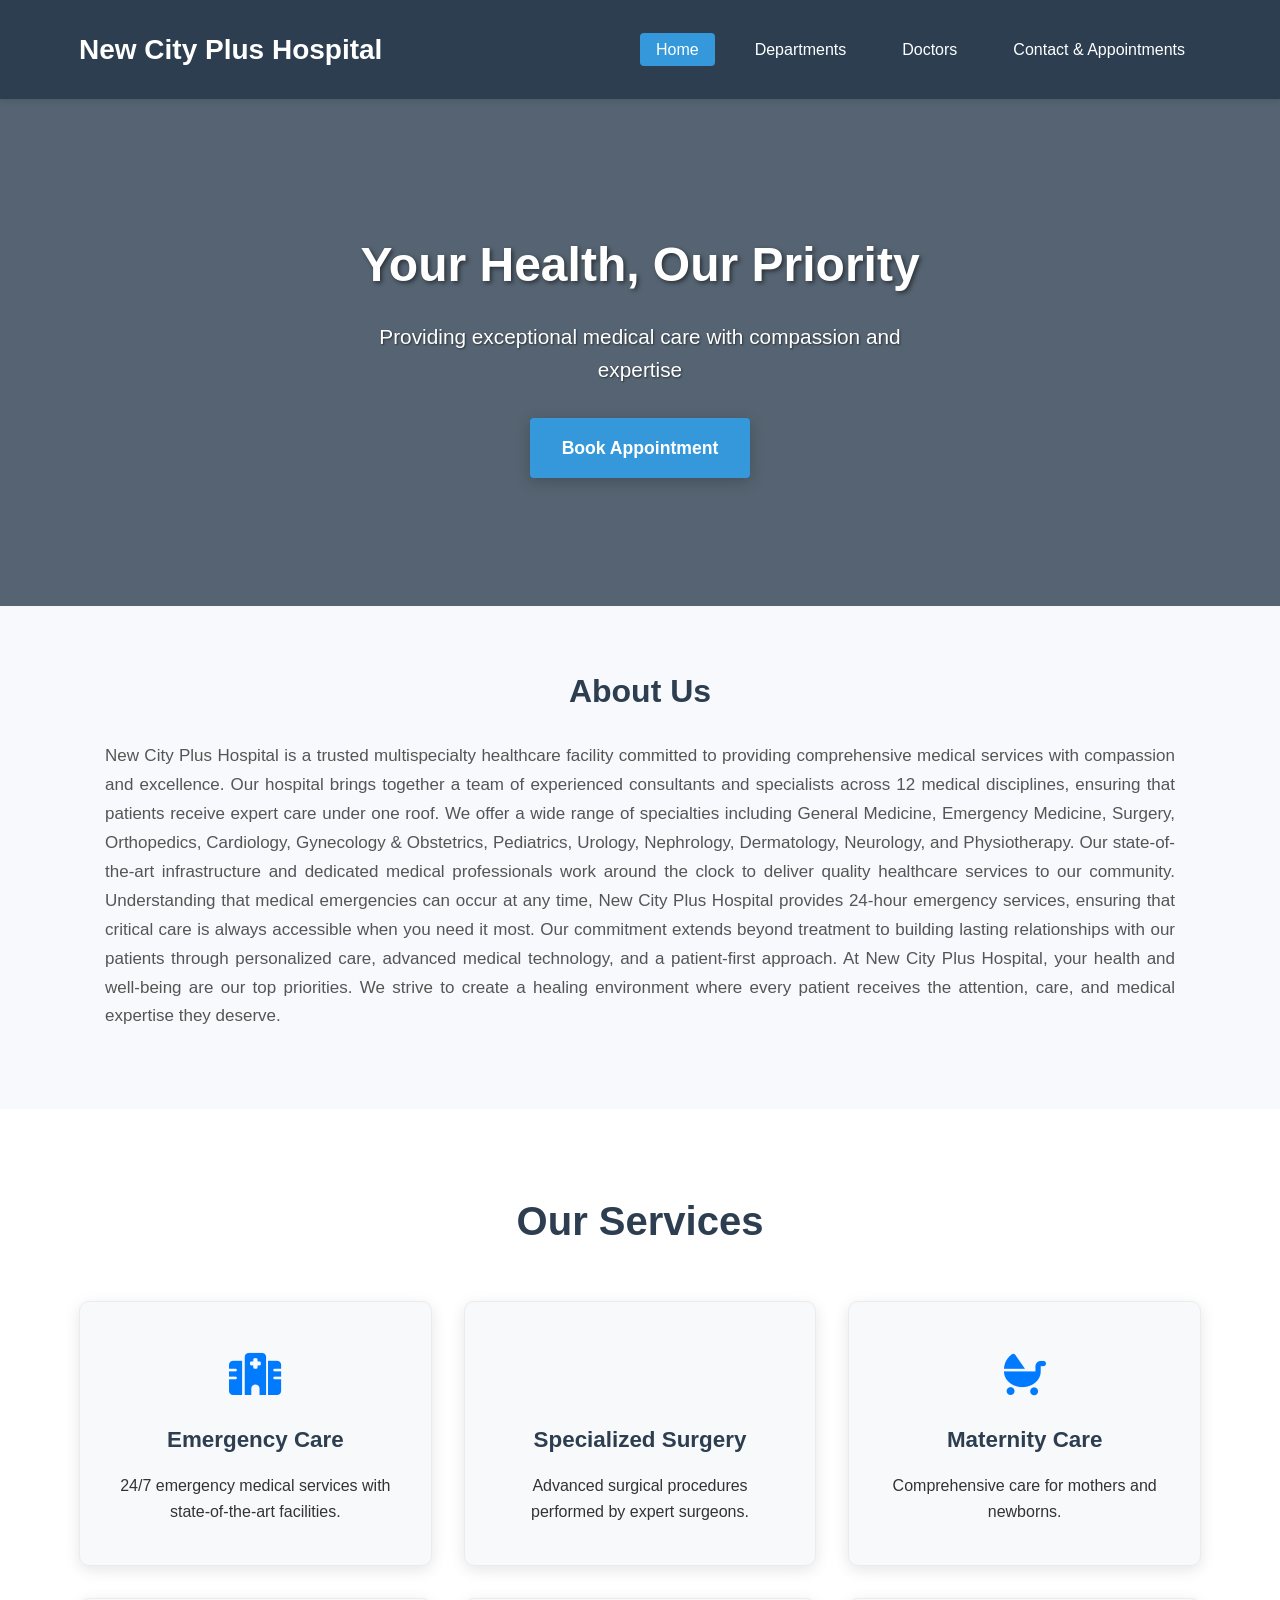
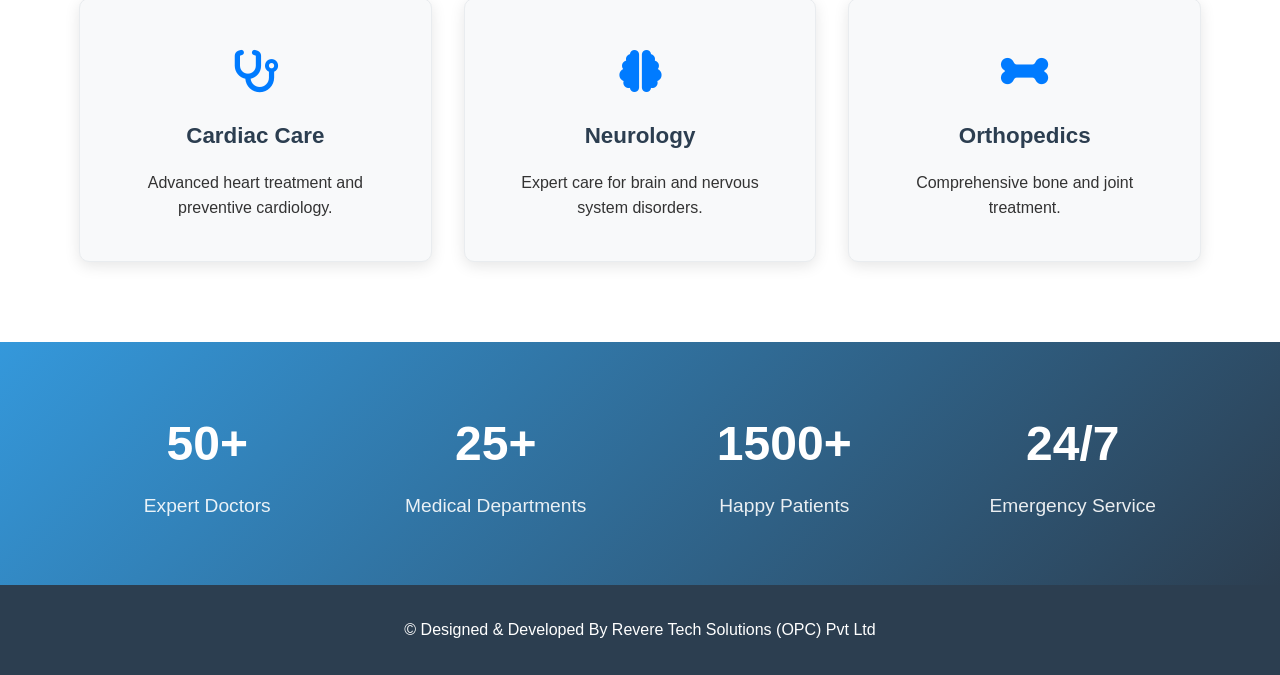
==== commit 85d99613: "changes" ====
--- a/index.html
+++ b/index.html
@@ -283,7 +283,7 @@
               <p>Medical Departments</p>
             </div>
             <div class="stat-item">
-              <h3>10,000+</h3>
+              <h3>1500+</h3>
               <p>Happy Patients</p>
             </div>
             <div class="stat-item">
@@ -297,7 +297,7 @@
 
     <footer>
       <div class="container">
-        <p>&copy; Design & Developed By Revere Tech Solutions (OPC) Pvt Ltd</p>
+        <p>&copy;  Designed & Developed By Revere Tech Solutions (OPC) Pvt Ltd</p>
       </div>
     </footer>
 
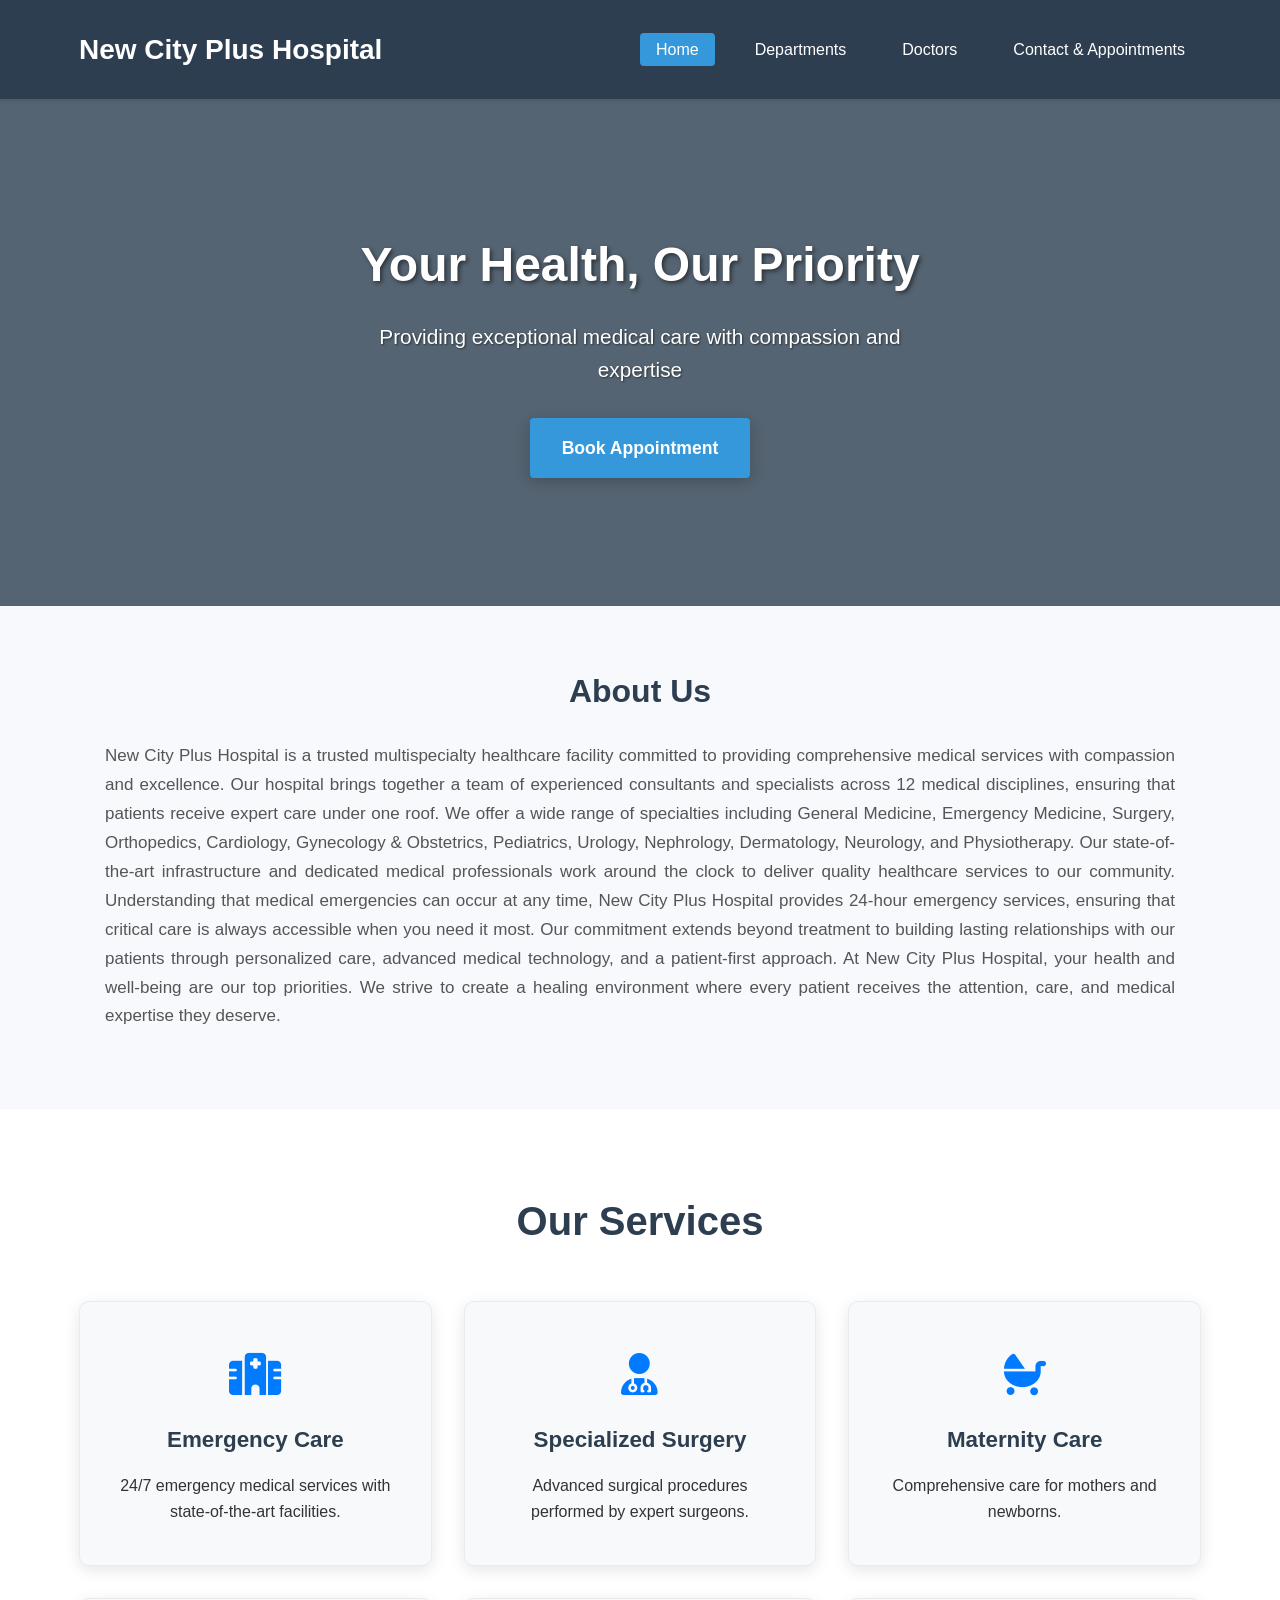
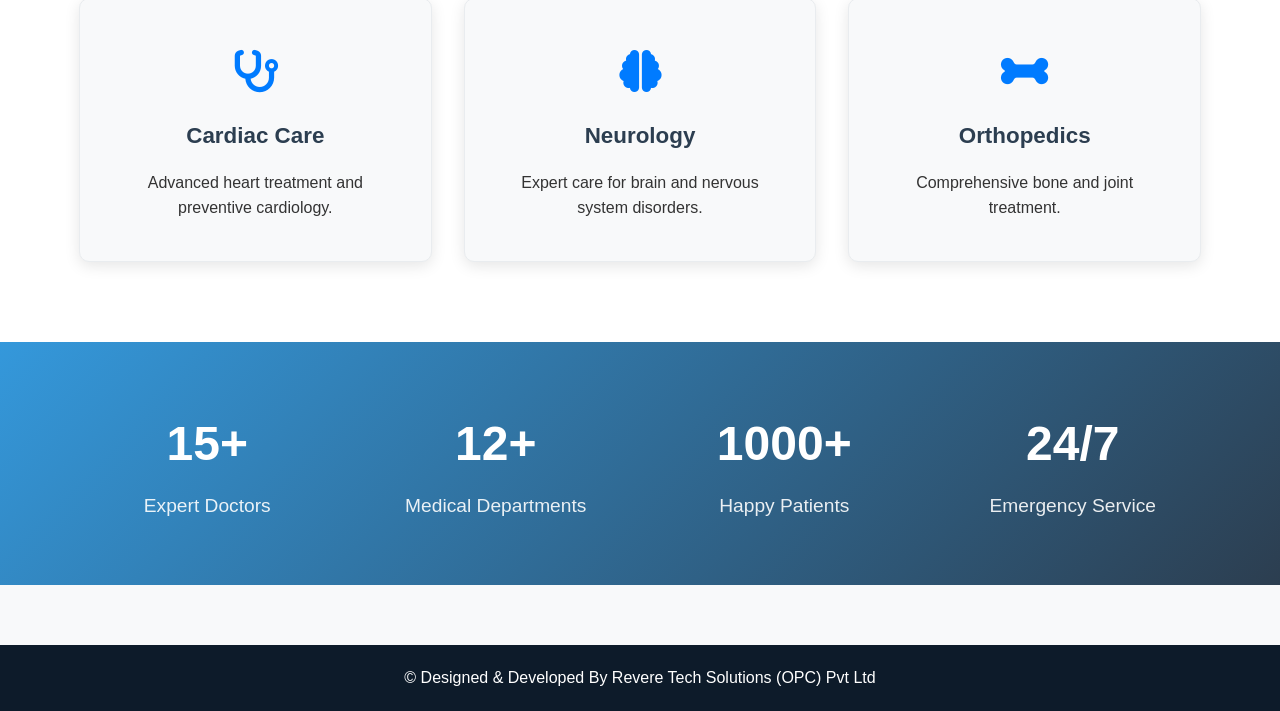
==== commit 3834158f: "changes" ====
--- a/index.html
+++ b/index.html
@@ -235,11 +235,13 @@
               </p>
             </div>
 
-            <div class="service-card">
-              <div class="service-icon"><i class="fas fa-scalpel"></i></div>
-              <h3>Specialized Surgery</h3>
-              <p>Advanced surgical procedures performed by expert surgeons.</p>
-            </div>
+           <div class="service-card">
+  <div class="service-icon">
+    <i class="fa-solid fa-user-doctor"></i>
+  </div>
+  <h3>Specialized Surgery</h3>
+  <p>Advanced surgical procedures performed by expert surgeons.</p>
+</div>
 
             <div class="service-card">
               <div class="service-icon">
@@ -275,15 +277,15 @@
         <div class="container">
           <div class="stats-grid">
             <div class="stat-item">
-              <h3>50+</h3>
+              <h3>15+</h3>
               <p>Expert Doctors</p>
             </div>
             <div class="stat-item">
-              <h3>25+</h3>
+              <h3>12+</h3>
               <p>Medical Departments</p>
             </div>
             <div class="stat-item">
-              <h3>1500+</h3>
+              <h3>1000+</h3>
               <p>Happy Patients</p>
             </div>
             <div class="stat-item">
--- a/styles.css
+++ b/styles.css
@@ -733,3 +733,113 @@
   }
 }
 
+
+
+.container {
+    width: 90%;
+    max-width: 1250px;
+    margin: auto;
+}
+
+/* HEADER */
+/* .header {
+    background: #0d1b2a;
+    padding: 15px 0;
+} */
+
+.logo a {
+    color: #fff;
+    text-decoration: none;
+    font-weight: 600;
+}
+
+.nav-links {
+    display: flex;
+    gap: 25px;
+}
+
+.nav-links a {
+    color: #fff;
+    font-weight: 500;
+    text-decoration: none;
+}
+
+/* .nav-links a.active {
+    color: #1abc9c;
+} */
+
+/* HERO */
+.page-header {
+    padding: 80px 0;
+    text-align: center;
+    color: white;
+}
+
+.title {
+    font-size: 42px;
+    font-weight: 700;
+}
+
+.subtitle {
+    font-size: 18px;
+    margin-top: 10px;
+    opacity: 0.9;
+}
+
+/* SECTION HEADING */
+.dept-heading {
+    margin: 50px 0 20px;
+    font-size: 28px;
+    font-weight: 600;
+    color: #0d1b2a;
+    border-left: 5px solid #1abc9c;
+    padding-left: 12px;
+}
+
+/* DOCTOR GRID */
+.doctors-grid {
+    display: grid;
+    grid-template-columns: repeat(auto-fit, minmax(260px, 1fr));
+    gap: 25px;
+}
+
+/* DOCTOR CARD */
+.doctor-card {
+    background: #fff;
+    padding: 25px;
+    text-align: center;
+    border-radius: 14px;
+    box-shadow: 0 4px 20px rgba(0,0,0,0.08);
+    transition: 0.3s ease;
+}
+
+.doctor-card:hover {
+    transform: translateY(-8px);
+    box-shadow: 0 8px 30px rgba(0,0,0,0.18);
+}
+
+.doc-icon {
+    font-size: 45px;
+    color: #007bff; /* Blue color */
+    margin-bottom: 10px;
+}
+
+
+.doctor-card h3 {
+    font-size: 20px;
+    font-weight: 600;
+}
+
+.specialty {
+    font-size: 15px;
+    color: #555;
+}
+
+/* FOOTER */
+footer {
+    background: #0d1b2a;
+    padding: 20px 0;
+    text-align: center;
+    color: #fff;
+    margin-top: 60px;
+}
--- a/styles.css
+++ b/styles.css
@@ -733,3 +733,113 @@
   }
 }
 
+
+
+.container {
+    width: 90%;
+    max-width: 1250px;
+    margin: auto;
+}
+
+/* HEADER */
+/* .header {
+    background: #0d1b2a;
+    padding: 15px 0;
+} */
+
+.logo a {
+    color: #fff;
+    text-decoration: none;
+    font-weight: 600;
+}
+
+.nav-links {
+    display: flex;
+    gap: 25px;
+}
+
+.nav-links a {
+    color: #fff;
+    font-weight: 500;
+    text-decoration: none;
+}
+
+/* .nav-links a.active {
+    color: #1abc9c;
+} */
+
+/* HERO */
+.page-header {
+    padding: 80px 0;
+    text-align: center;
+    color: white;
+}
+
+.title {
+    font-size: 42px;
+    font-weight: 700;
+}
+
+.subtitle {
+    font-size: 18px;
+    margin-top: 10px;
+    opacity: 0.9;
+}
+
+/* SECTION HEADING */
+.dept-heading {
+    margin: 50px 0 20px;
+    font-size: 28px;
+    font-weight: 600;
+    color: #0d1b2a;
+    border-left: 5px solid #1abc9c;
+    padding-left: 12px;
+}
+
+/* DOCTOR GRID */
+.doctors-grid {
+    display: grid;
+    grid-template-columns: repeat(auto-fit, minmax(260px, 1fr));
+    gap: 25px;
+}
+
+/* DOCTOR CARD */
+.doctor-card {
+    background: #fff;
+    padding: 25px;
+    text-align: center;
+    border-radius: 14px;
+    box-shadow: 0 4px 20px rgba(0,0,0,0.08);
+    transition: 0.3s ease;
+}
+
+.doctor-card:hover {
+    transform: translateY(-8px);
+    box-shadow: 0 8px 30px rgba(0,0,0,0.18);
+}
+
+.doc-icon {
+    font-size: 45px;
+    color: #007bff; /* Blue color */
+    margin-bottom: 10px;
+}
+
+
+.doctor-card h3 {
+    font-size: 20px;
+    font-weight: 600;
+}
+
+.specialty {
+    font-size: 15px;
+    color: #555;
+}
+
+/* FOOTER */
+footer {
+    background: #0d1b2a;
+    padding: 20px 0;
+    text-align: center;
+    color: #fff;
+    margin-top: 60px;
+}
